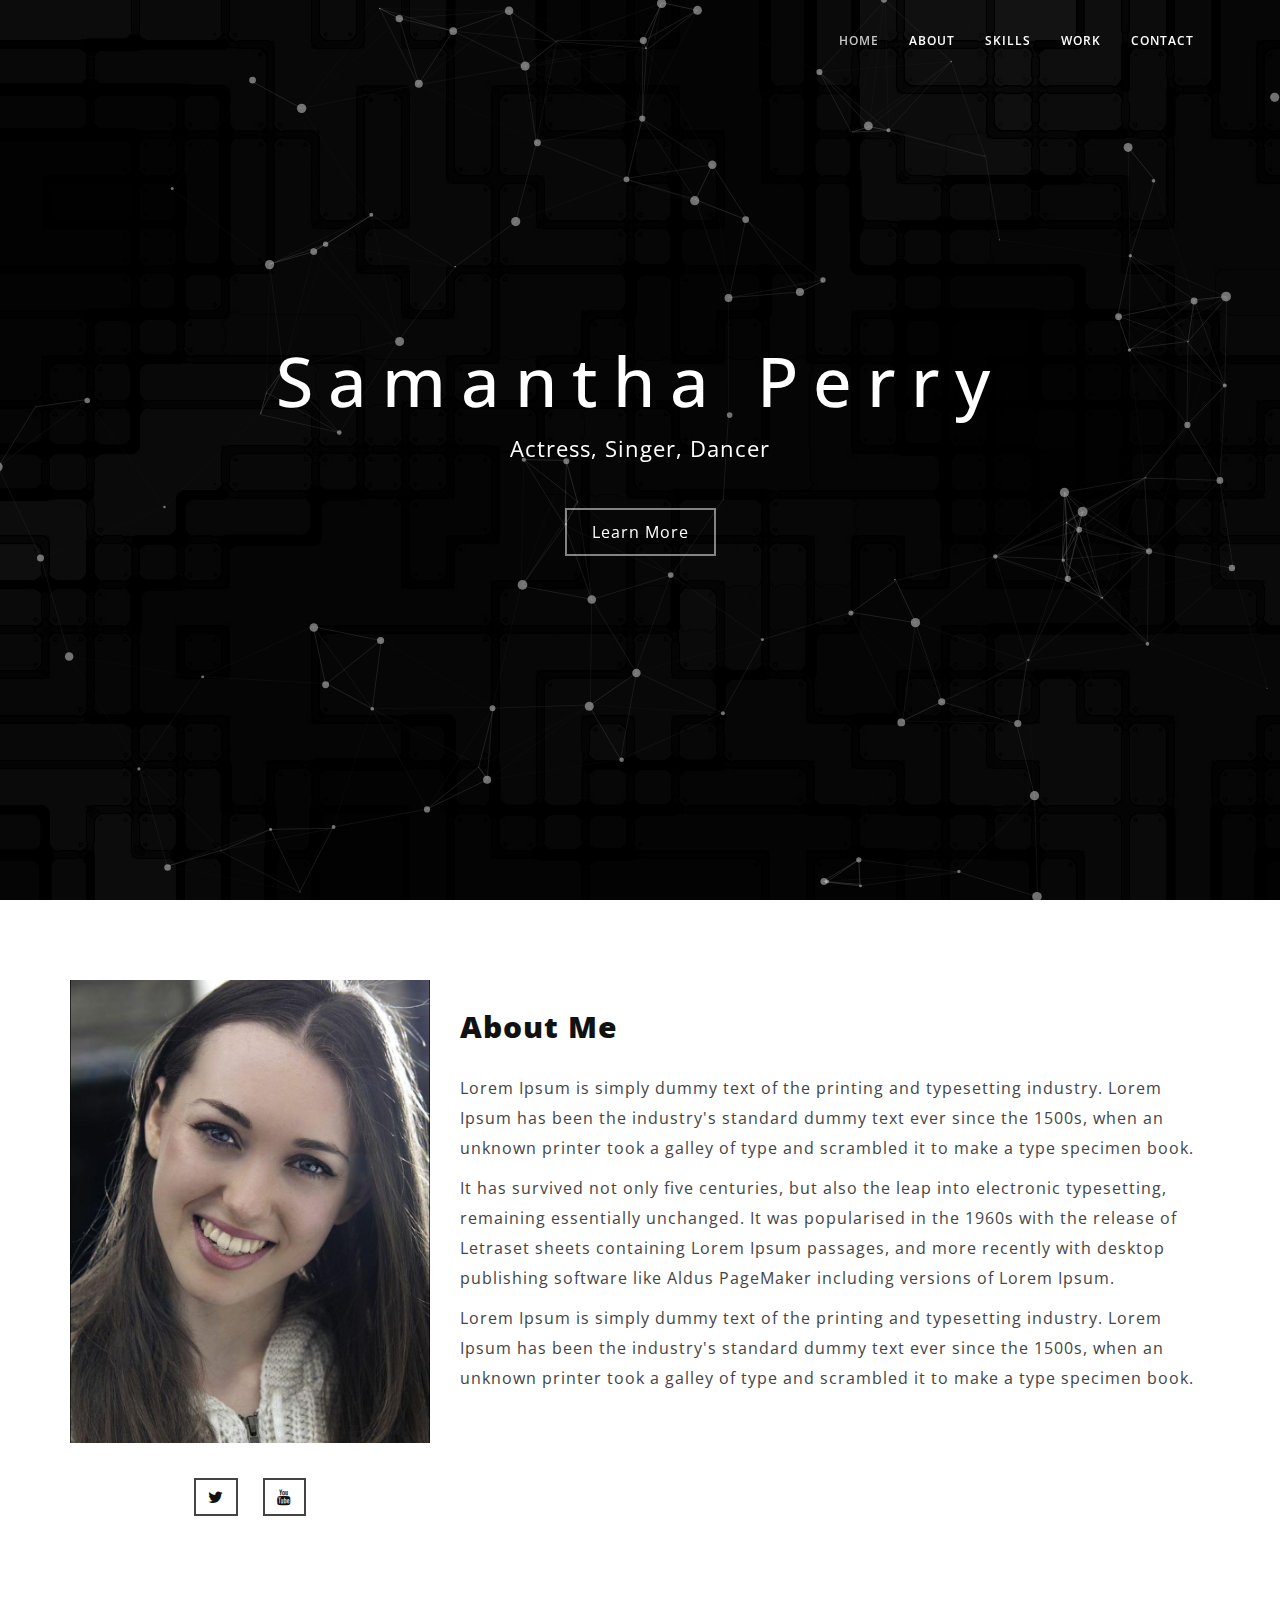
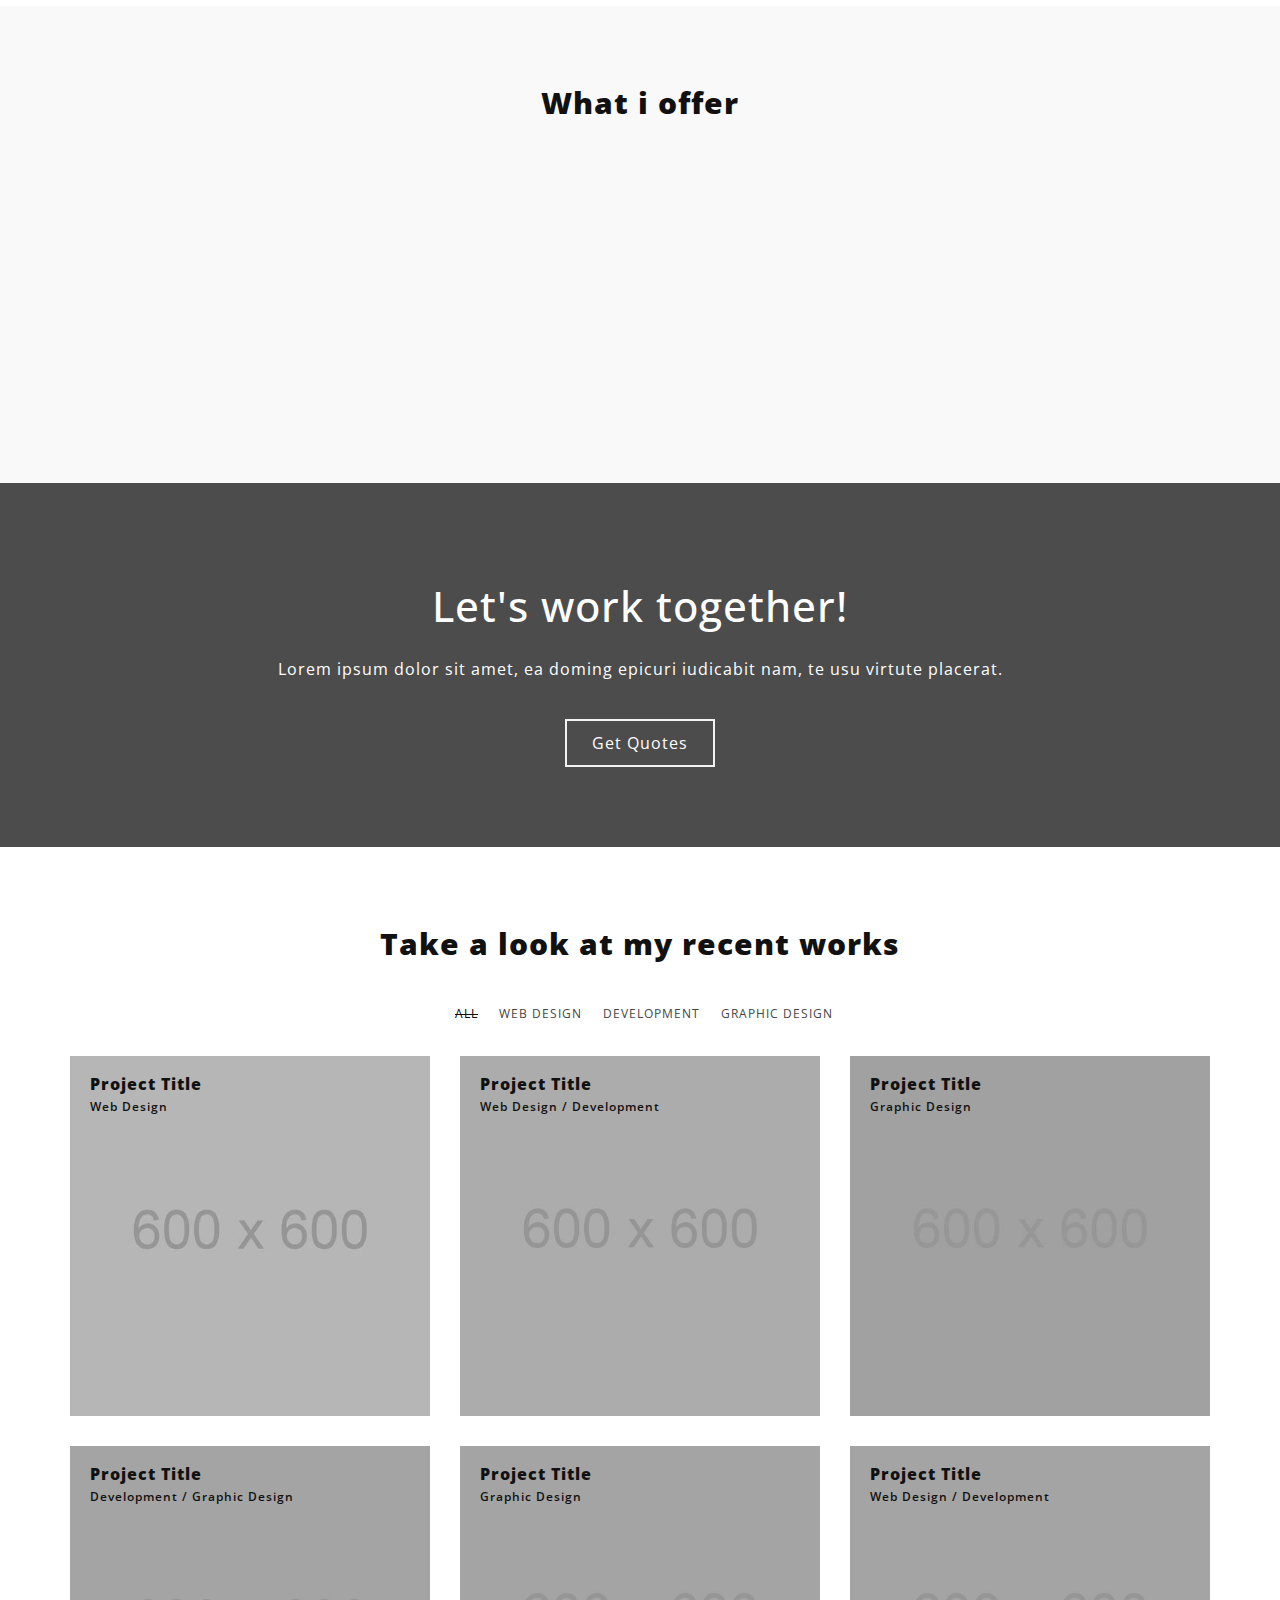
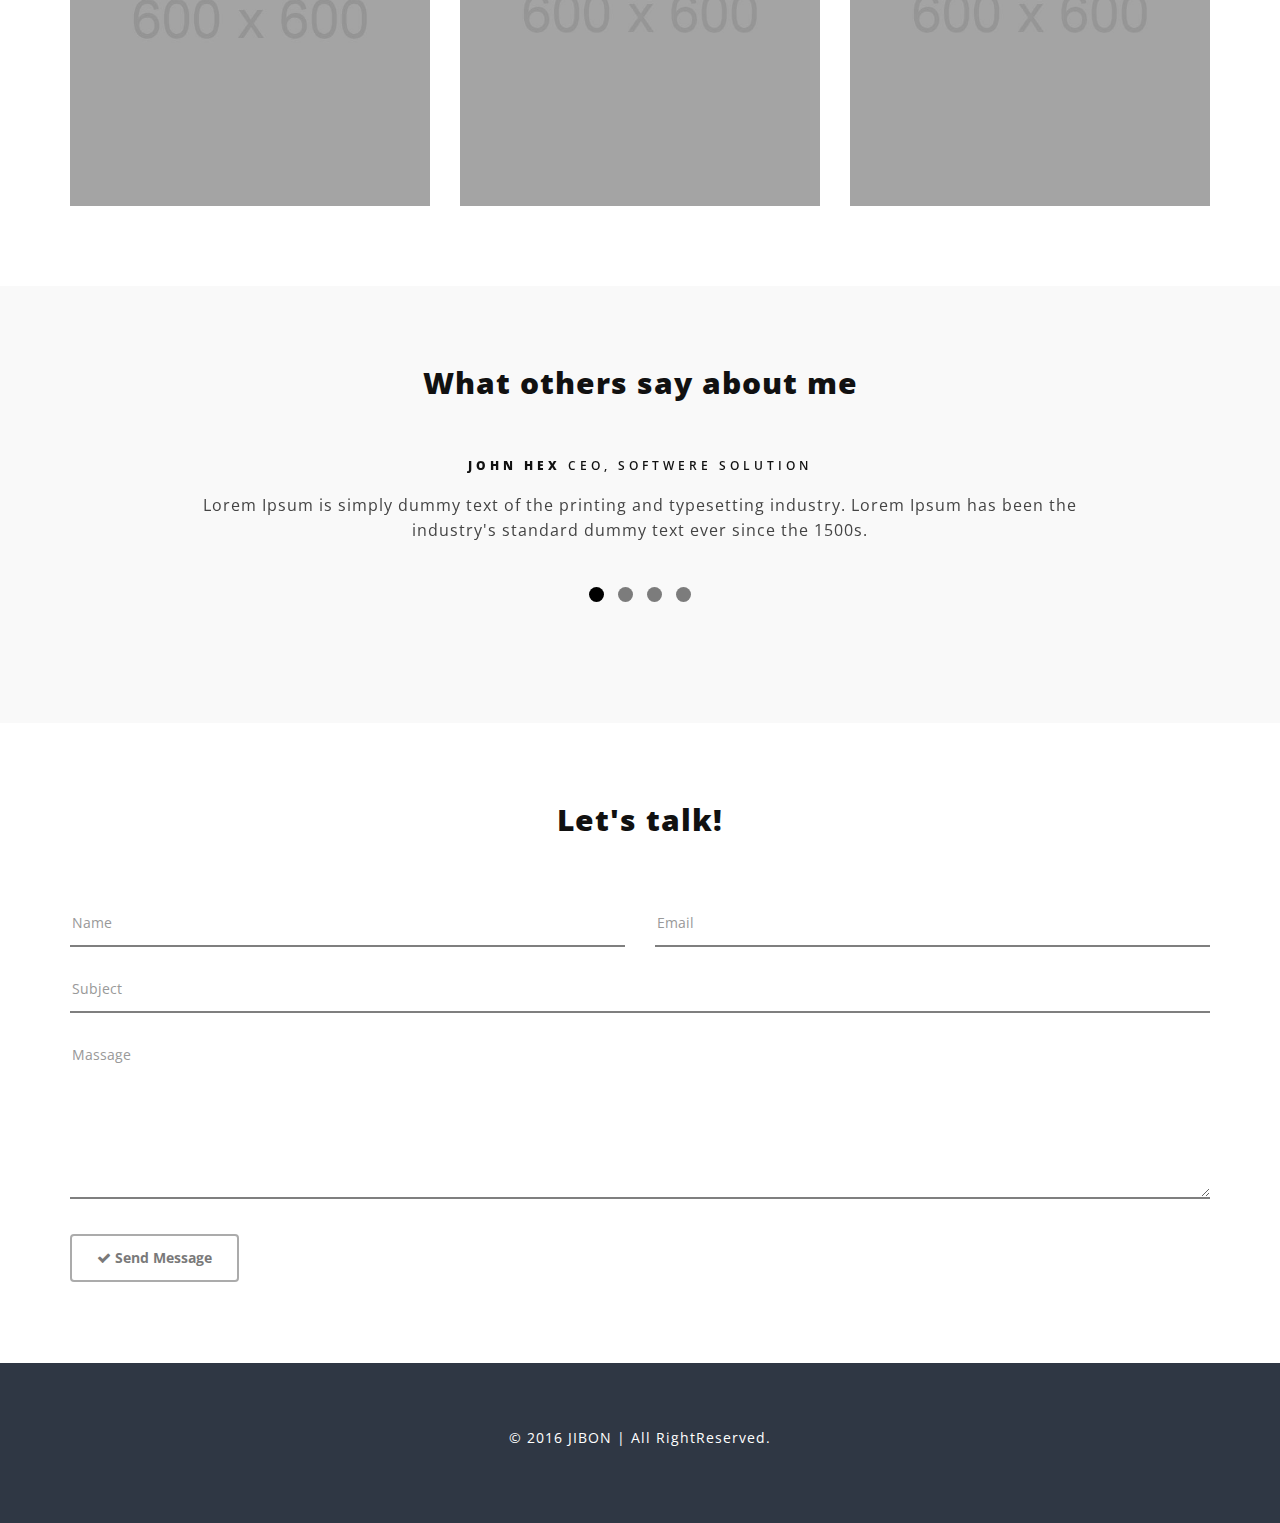
==== index.html @ 35b9ff1d "Merge pull request #1 from tim-thompson/master" ====
<!DOCTYPE html>
<html lang="en">

<head>
    <!-- META -->
    <meta charset="utf-8">
    <meta http-equiv="X-UA-Compatible" content="IE=edge">
    <meta name="viewport" content="width=device-width, initial-scale=1">
    <meta name="description" content="JIBON is a Personal Portfolio Template">
    <meta name="keywords" content="ThemeFusionBD, resume, cv, portfolio, personal, designer,personal resume, onepage, clean, modern">
    <meta name="author" content="Mahamudul Hasan">
    <!-- PAGE TITLE -->
    <title>Samantha Perry</title>
    <!-- BOOTSTRAP CSS -->
    <link rel="stylesheet" href="bootstrap/css/bootstrap.min.css">
    <!-- FONT AWESOME CSS -->
    <link rel="stylesheet" href="fonts/font-awesome.min.css">
    <!-- OWL CAROSEL CSS -->
    <link rel="stylesheet" href="owlcarousel/css/owl.carousel.css">
    <link rel="stylesheet" href="owlcarousel/css/owl.theme.css">
    <!-- MAGNIFIC CSS -->
    <link rel="stylesheet" href="css/magnific-popup.css">
    <link rel="stylesheet" href="css/base.css">
    <!-- ANIMATE CSS -->
    <link rel="stylesheet" href="css/animate.min.css">
    <!-- MAIN STYLE CSS -->
    <link rel="stylesheet" href="css/style.css">
    <!-- RESPONSIVE CSS -->
    <link rel="stylesheet" href="css/responsive.css">
    <!-- HTML5 shim and Respond.js IE8 support of HTML5 elements and media queries -->
    <!-- WARNING: Respond.js doesn't work if you view the page via file:// -->
    <!--[if lt IE 9]>
		  <script src="https://oss.maxcdn.com/html5shiv/3.7.2/html5shiv.min.js"></script>
		  <script src="https://oss.maxcdn.com/respond/1.4.2/respond.min.js"></script>
    <![endif]-->
</head>

<body>

            <!-- START PRELOADER -->
        <div class="preloader">
            <div class="status">
                <div class="status-mes"></div>
            </div>
        </div>
    <!-- / END PRELOADER -->

    <!-- START HOMEPAGE DESIGN AREA -->
    <header id="home" class="welcome-area">
       
        <div class="header-top-area">
            <div class="container">
                <div class="row">
                    <div class="col-sm-3">
                        <!-- START LOGO DESIGN AREA -->
                        <div class="logo">
                            <a class="smoth-scroll" href="#home"></a>
                        </div>
                        <!-- END LOGO DESIGN AREA -->
                    </div>
                    <div class="col-sm-9">
                        <!-- START MENU DESIGN AREA -->
                        <div class="mainmenu">
                            <div class="navbar navbar-nobg">
                                <div class="navbar-header">
                                    <button type="button" class="navbar-toggle" data-toggle="collapse" data-target=".navbar-collapse">
                                        <span class="sr-only">Toggle navigation</span>
                                        <span class="icon-bar"></span>
                                        <span class="icon-bar"></span>
                                        <span class="icon-bar"></span>
                                    </button>
                                </div>
                                <div class="navbar-collapse collapse">
                                    <ul class="nav navbar-nav navbar-right">
                                        <li class="active"><a class="smoth-scroll" href="#home">Home <div class="ripple-wrapper"></div></a>
                                        </li>
                                        
                                        <li><a class="smoth-scroll" href="#about">About</a>
                                        </li>
                                        <li><a class="smoth-scroll" href="#service">Skills</a>
                                        </li>
                                        <li><a class="smoth-scroll" href="#work">Work</a>
                                        </li>
                                        <li><a class="smoth-scroll" href="#contact">Contact</a>
                                        </li>
                                    </ul>
                                </div>
                            </div>
                        </div>
                        <!-- END MENU DESIGN AREA -->
                    </div>
                </div>
            </div>
        </div>
        <div class="welcome-image-area" data-stellar-background-ratio="0.6">
           <div id="particles-js"></div>
            <div class="display-table">
                <div class="display-table-cell">
                    <div class="container">
                        <div class="row">
                            <div class="col-md-12 text-center">
                                <div class="header-text">
                                    <h2 class="wow fadeInUp" data-wow-delay="0.4s">Samantha Perry</h2>
                                    <p class="wow fadeInUp" data-wow-delay="0.8s">Actress, Singer, Dancer</p>
                                    <a class="home-btn smoth-scroll wow fadeInUp" data-wow-delay="1.2s" href="#about">Learn More</a>
                                </div>
                            </div>
                        </div>
                    </div>
                </div>
            </div>
        </div>
    </header>
    <!-- / END HOMEPAGE DESIGN AREA -->

    <!-- START ABOUT DESIGN AREA -->
    <section id="about" class="about-area section-padding">
      
                  <div class="container">
            <div class="row">
                <div class="col-md-4">
                    <!-- START ABOUT IMAGE AREA -->
                    <div class="about-image">
                        <img src="images/headshot.jpg" alt="" class="img-responsive">
                    </div>
                    <div class="social-links text-center">
                            <ul>
                                <li><a href="https://twitter.com/SammieLouPerry"><i class="fa fa-twitter"></i></a>
                                </li>
                                <li><a href="https://www.youtube.com/watch?v=JIJiomQRp60"><i class="fa fa-youtube"></i></a>
                                </li>
                            </ul>
                    </div>
                    <!-- / END ABOUT IMAGE AREA -->
                </div>
                <div class="col-md-8">
                    <!-- START ABOUT TEXT AREA -->
                    <div class="about-text">
                        <h2>About Me</h2>
                        <p>Lorem Ipsum is simply dummy text of the printing and typesetting industry. Lorem Ipsum has been the industry's standard dummy text ever since the 1500s, when an unknown printer took a galley of type and scrambled it to make a type specimen book.</p>
                        <p>It has survived not only five centuries, but also the leap into electronic typesetting, remaining essentially unchanged. It was popularised in the 1960s with the release of Letraset sheets containing Lorem Ipsum passages, and more recently with desktop publishing software like Aldus PageMaker including versions of Lorem Ipsum.</p>
                        <p>Lorem Ipsum is simply dummy text of the printing and typesetting industry. Lorem Ipsum has been the industry's standard dummy text ever since the 1500s, when an unknown printer took a galley of type and scrambled it to make a type specimen book.</p>
                    </div>
                    <!-- / END ABOUT TEXT AREA -->
                    
                </div>
            </div>
        </div>
       

    </section>
    <!-- / END ABOUT DESIGN AREA -->

    <!-- START SERVICES DESIGN AREA -->
    <section id="service" class="services-area section-padding">
        <div class="container">
            <div class="row">
                <div class="col-md-12">
                    <div class="section-title">
                        <h2>What i offer</h2>
                    </div>
                </div>
            </div>
            <div class="row">
                <!-- START SINGLE SERVICE DESIGN AREA -->
                <div class="col-md-4">
                    <div class="single-service text-center wow fadeInUp" data-wow-delay="0.4s">
                        <i class="fa fa-codepen"></i>
                        <h2>Idea</h2>
                        <p>Lorem Ipsum is simply dummy text of the printing and typesetting industry.</p>
                    </div>
                </div>
                <!-- / END SINGLE SERVICE DESIGN AREA -->
                <!-- START SINGLE SERVICE DESIGN AREA -->
                <div class="col-md-4">
                    <div class="single-service text-center wow fadeInUp" data-wow-delay="0.6s">
                        <i class="fa fa-pencil-square"></i>
                        <h2>Design</h2>
                        <p>Lorem Ipsum is simply dummy text of the printing and typesetting industry.</p>
                    </div>
                </div>
                <!-- / END SINGLE SERVICE DESIGN AREA -->
                <!-- START SINGLE SERVICE DESIGN AREA -->
                <div class="col-md-4">
                    <div class="single-service text-center wow fadeInUp" data-wow-delay="0.8s">
                        <i class="fa fa-laptop"></i>
                        <h2>programming</h2>
                        <p>Lorem Ipsum is simply dummy text of the printing and typesetting industry.</p>
                    </div>
                </div>
                
                <!-- / END SINGLE SERVICE DESIGN AREA -->
            </div>
        </div>
    </section>
    <!-- / END SERVICES DESIGN AREA -->
    
    <!--QUOTES AREA-->
    <div class="quotes-area section-padding">
        <div class="container">
            <div class="row">
                <div class="col-md-12">
                    <div class="quotes-content text-center">
                       <h3>Let's work together!</h3>
                        <p>Lorem ipsum dolor sit amet, ea doming epicuri iudicabit nam, te usu virtute placerat. </p>
                        <a class="smoth-scroll" href="#contact">Get Quotes</a>
                    </div>
                </div>
            </div>
        </div>
    </div>
    <!--END QUOTES AREA-->

    <!-- START WORK DESIGN AREA -->
    <section id="work" class="work section-padding">
        <div class="container">
            <div class="row">
                <div class="col-sm-12">
                    <div class="section-title">
                        <h2>Take a look at my recent works</h2>
                    </div>
                </div>
            </div>
            <div class="row">
                <ul class="work">
                    <li class="filter active" data-filter="all">all</li>
                    <li class="filter" data-filter=".webdesign">web design</li>
                    <li class="filter" data-filter=".development">development</li>
                    <li class="filter" data-filter=".graphic">graphic design</li>
                </ul>
            </div>
            <div class="work-inner">
                <div class="row work-posts">
                    <!-- START SINGLE WORK DESIGN AREA -->
                    <div class="col-md-4 col-sm-6 mix webdesign works">
                       <div class="work-title">
                               <h4>Project Title <span>Web Design</span></h4>
                           </div>
                        <div class="item">
                            <a href="images/portfolio/work-1.jpg" class="image-popup">
                                <img src="images/portfolio/work-1.jpg" alt="">
                            </a>
                        </div>
                    </div>
                    <!-- END SINGLE WORK DESIGN AREA -->
                    <!-- START SINGLE WORK DESIGN AREA -->
                    <div class="col-md-4 col-sm-6 mix webdesign development works">
                       <div class="work-title">
                               <h4>Project Title <span>Web Design / Development</span></h4>
                           </div>
                        <div class="item">
                            <a href="images/portfolio/work-2.jpg" class="image-popup">
                                <img src="images/portfolio/work-2.jpg" alt="">
                            </a>
                        </div>
                    </div>
                    <!-- END SINGLE WORK DESIGN AREA -->
                    <!-- START SINGLE WORK DESIGN AREA -->
                    <div class="col-md-4 col-sm-6 mix graphic works">
                       <div class="work-title">
                               <h4>Project Title <span>Graphic Design</span></h4>
                           </div>
                        <div class="item">
                            <a href="images/portfolio/work-3.jpg" class="image-popup">
                                <img src="images/portfolio/work-3.jpg" alt="">
                            </a>
                        </div>
                    </div>
                    <!-- END SINGLE WORK DESIGN AREA -->
                    <!-- START SINGLE WORK DESIGN AREA -->
                    <div class="col-md-4 col-sm-6 mix development graphic works">
                       <div class="work-title">
                               <h4>Project Title <span>Development / Graphic Design</span></h4>
                           </div>
                        <div class="item">
                            <a href="images/portfolio/work-4.jpg" class="image-popup">
                                <img src="images/portfolio/work-4.jpg" alt="">
                            </a>
                        </div>
                    </div>
                    <!-- END SINGLE WORK DESIGN AREA -->
                    <!-- START SINGLE WORK DESIGN AREA -->
                    <div class="col-md-4 col-sm-6 mix graphic works">
                       <div class="work-title">
                               <h4>Project Title <span>Graphic Design</span></h4>
                           </div>
                        <div class="item">
                            <a href="images/portfolio/work-5.jpg" class="image-popup">
                                <img src="images/portfolio/work-5.jpg" alt="">
                            </a>
                        </div>
                    </div>
                    <!-- END SINGLE WORK DESIGN AREA -->
                    <!-- START SINGLE WORK DESIGN AREA -->
                    <div class="col-md-4 col-sm-6 mix webdesign development works">
                       <div class="work-title">
                               <h4>Project Title <span>Web Design / Development</span></h4>
                           </div>
                        <div class="item">
                            <a href="images/portfolio/work-6.jpg" class="image-popup">
                                <img src="images/portfolio/work-6.jpg" alt="">
                            </a>
                        </div>
                    </div>
                    <!-- END SINGLE WORK DESIGN AREA -->
                </div>
            </div>
        </div>
    </section>
    <!-- / END START WORK DESIGN AREA -->

    <!-- START TESTIMONIAL DESIGN AREA -->
    <section class="testimonial-area section-padding">
        <div class="container">
            <div class="row">
                <div class="col-sm-12">
                    <div class="section-title">
                        <h2>What others say about me</h2>
                    </div>
                </div>
            </div>
            <div class="row">
                <div class="testimonial-list">
                    <!-- START SINGLE TESTIMONIAL DESIGN AREA -->
                    <div class="single-testimonial text-center">
                       <h2>John Hex <span>CEO, softwere Solution</span></h2>
                        <p>Lorem Ipsum is simply dummy text of the printing and typesetting industry. Lorem Ipsum has been the industry's standard dummy text ever since the 1500s.</p>
                        
                    </div>
                    <!-- / END SINGLE TESTIMONIAL DESIGN AREA -->
                    <!-- START SINGLE TESTIMONIAL DESIGN AREA -->
                    <div class="single-testimonial text-center">
                       <h2>John Doe <span>CEO, Devsoft Inc</span></h2>
                        <p>Lorem Ipsum is simply dummy text of the printing and typesetting industry. Lorem Ipsum has been the industry's standard dummy text ever since the 1500s.</p>
                        
                    </div>
                    <!-- / END SINGLE TESTIMONIAL DESIGN AREA -->
                    <!-- START SINGLE TESTIMONIAL DESIGN AREA -->
                    <div class="single-testimonial text-center">
                       <h2>John Hex <span>CEO, softwere Solution</span></h2>
                        <p>Lorem Ipsum is simply dummy text of the printing and typesetting industry. Lorem Ipsum has been the industry's standard dummy text ever since the 1500s.</p>
                        
                    </div>
                    <!-- / END SINGLE TESTIMONIAL DESIGN AREA -->
                     <!-- START SINGLE TESTIMONIAL DESIGN AREA -->
                    <div class="single-testimonial text-center">
                       <h2>John Doe <span>CEO, Devsoft Inc</span></h2>
                        <p>Lorem Ipsum is simply dummy text of the printing and typesetting industry. Lorem Ipsum has been the industry's standard dummy text ever since the 1500s.</p>
                        
                    </div>
                    <!-- / END SINGLE TESTIMONIAL DESIGN AREA -->
                </div>
            </div>
        </div>
    </section>
    <!-- / END TESTIMONIAL DESIGN AREA -->

    <!-- START CONTACT DESIGN AREA -->
    <section id="contact" class="contact-me-area section-padding">
        <div class="container">
            <div class="row">
                <div class="col-md-12">
                    <div class="section-title">
                        <h2>Let's talk!</h2>
                    </div>
                </div>
            </div>
            <div class="row">
                <div class="col-md-12">
                  <!-- Start Contact Form -->
                    <form id="contactForm" class="contact-form shake" data-toggle="validator">
                     <div class="row">
                         <div class="col-md-6">
                              <div class="form-group">
                        <div class="controls">
                          <input type="text" id="name" class="form-control" placeholder="Name" required data-error="Please enter your name">
                          <div class="help-block with-errors"></div>
                        </div>
                      </div>
                         </div>
                         <div class="col-md-6">
                             <div class="form-group">
                        <div class="controls">
                          <input type="email" class="email form-control" id="email" placeholder="Email" required data-error="Please enter your email">
                          <div class="help-block with-errors"></div>
                        </div>
                      </div>
                         </div>
                     </div>
                     
                     <div class="row">
                         <div class="col-md-12">
                             <div class="form-group">
                        <div class="controls">
                          <input type="text" id="msg_subject" class="form-control" placeholder="Subject" required data-error="Please enter your message subject">
                          <div class="help-block with-errors"></div>
                        </div>
                      </div>
                         </div>
                     </div>
                     
                     <div class="row">
                         <div class="col-md-12">
                             <div class="form-group">
                        <div class="controls">
                          <textarea id="message" rows="7" placeholder="Massage" class="form-control" required data-error="Write your message"></textarea>
                          <div class="help-block with-errors"></div>
                        </div>  
                      </div>
                         </div>
                     </div>
                     <div class="row">
                         <div class="col-md-12">
                             <button type="submit" id="submit" class="btn btn-effect"><i class="fa fa-check"></i> Send Message</button>
                         </div>
                     </div>
                     
                    <div class="row">
                        <div class="col-md-12">
                            <div id="msgSubmit" class="h3 text-center hidden"></div> 
                      <div class="clearfix"></div>   
                        </div>
                    </div>
                      

                    </form>     
                    <!-- End Contact Form -->
                </div>
            </div>
        </div>
    </section>
    <!-- / END CONTACT DESIGN AREA -->

    <!-- START FOOTER DESIGN AREA -->
    <footer class="footer-area">
        <div class="container">
            <div class="row">
                <div class="col-md-12">
                    <p>&copy; 2016 JIBON | All RightReserved.</p>
                </div>
            </div>
        </div>
    </footer>
    <!-- / END FOOTER DESIGN AREA -->

    <!-- LATEST JQUERY -->
    <script src="js/jquery.min.js"></script>
    <!-- BOOTSTRAP JS -->
    <script src="bootstrap/js/bootstrap.min.js"></script>
    <!-- Particle JS -->
    <script src="js/particles.min.js"></script>
    <script src="js/app.js"></script>
    
    <!-- OWL CAROUSEL JS  -->
    <script src="owlcarousel/js/owl.carousel.min.js"></script>
    <!-- MIXITUP JS -->
    <script src="js/jquery.mixitup.js"></script>
    <!-- PARALLAX JS -->
    <script src="js/jquery.stellar.min.js"></script>
    <!-- MAGNIFICANT JS -->
    <script src="js/jquery.magnific-popup.min.js"></script>
    <script src="js/magnific-popup-options.js"></script>
    <!-- WOW JS -->
    <script src="js/wow.min.js"></script>
    <!-- CONTACT FORM JS -->
    <script src="js/validator.min.js"></script>
    
   
    <script src="js/main.js"></script>
</body>

</html>
---- css/style.css ----
/*
* ----------------------------------------------------------------------------------------
Author       : ThemeFusionBD
Template Name: JIBON Personal Portfolio Template
Version      : 1.0
* ----------------------------------------------------------------------------------------
*/


/*
* ----------------------------------------------------------------------------------------
01.GLOBAL CSS STYLE
02.PRELOADER & BOUNCE CCS STYLE
03.HOMEPAGE CSS STYLE
04.ABOUT CSS STYLE
05.SERVICE CSS STYLE
06.QUOTES AREA
07.WORK CSS STYLE
08.TESTIMONIAL CSS STYLE
09.CONTACT CSS STYLE
10.FOOTER CSS STYLE
* ----------------------------------------------------------------------------------------
*/


/*
* ----------------------------------------------------------------------------------------
* 01.GLOBAL STYLE
* ----------------------------------------------------------------------------------------
*/

@import url('https://fonts.googleapis.com/css?family=Open+Sans:300,400,600,700,800');

body {
    font-size: 16px;
    font-weight: 400;
    line-height: 24px;
    letter-spacing: 1px;
    height: 100%;
    font-family: 'Open Sans', sans-serif;
}

html,
body {
    height: 100%
}

h1,
h2,
h3,
h4,
h5,
h6 {
    color: #111;
    
}

a {
    text-decoration: none;
    -webkit-transition: all 0.4s;
    -webkit-transition: all 0.2s;
    transition: all 0.2s;
}

img {
    width: 100%;
}

a:hover {
    color: #fff;
    text-decoration: none;
}

a:focus {
    outline: none;
    text-decoration: none;
}

p {
    line-height: 30px;
    color: #444;
}

ul,
li {
    margin: 0;
    padding: 0;
}

fieldset {
    border: 0 none;
    margin: 0 auto;
    padding: 0;
}

.no-padding {
    padding: 0
}

.section-padding {
    padding: 80px 0px;
}

.section-title {
    text-align: center;
}

.section-title h2 {
    margin-top: 0;
    font-weight: 800;
}

.section-title p {
    font-weight: 300;
}

a.read-more {
    display: inline-block;
    background: #0B858D;
    color: #fff;
    padding: 12px 16px;
    text-transform: uppercase;
    font-size: 12px;
    margin-top: 10px;
    border-radius: 5px;
    box-shadow: 1px 1px 3px rgba(0, 0, 0, 0.1);
}

a.read-more:hover {
    -webkit-transition: .3s;
    transition: .3s;
    box-shadow: 0 3px 11px 0 rgba(0, 0, 0, 0.18), 0 4px 15px 0 rgba(0, 0, 0, 0.15);
}


/*
* ----------------------------------------------------------------------------------------
* 02.PRELOADER & BOUNCE CCS STYLE
* ----------------------------------------------------------------------------------------
*/

.preloader {
    background: #fff;
    bottom: 0;
    left: 0;
    position: fixed;
    right: 0;
    top: 0;
    z-index: 99999;
}

.status-mes {
    width: 55px;
    height: 55px;
    position: absolute;
    top: 50%;
    left: 50%;
    margin: -26px 0 0 -26px;
    font-size: 10px;
    text-indent: -12345px;
    border-top: 2px solid #2f3744;
    border-right: 2px solid #2f3744;
    border-bottom: 2px solid #2f3744;
    border-left: 3px solid #000;
    border-radius: 50%;
    -webkit-animation: spinner 700ms infinite linear;
    animation: spinner 700ms infinite linear;
    z-index: 10000;
}

@-webkit-keyframes spinner {
    0% {
        -webkit-transform: rotate(0deg);
        transform: rotate(0deg);
    }
    100% {
        -webkit-transform: rotate(360deg);
        transform: rotate(360deg);
    }
}

@keyframes spinner {
    0% {
        -webkit-transform: rotate(0deg);
        transform: rotate(0deg);
    }
    100% {
        -webkit-transform: rotate(360deg);
        transform: rotate(360deg);
    }
}






/*
* ----------------------------------------------------------------------------------------
* 03.HOMEPAGE CSS STYLE
* ----------------------------------------------------------------------------------------
*/

.welcome-area {
    height: 100%;
}
#particles-js {
  position: absolute;
  width: 100%;
  height: 100%;
  top: 0;
  left: 0;
}

.welcome-image-area {
    position: relative;
    height: 100%;
    z-index: 1;
    background: url(../images/bg/intro-bg.jpg);
    background-size: cover;
}

.welcome-image-area:after {
    position: absolute;
    background: rgba(0, 0, 0, .7);
    left: 0;
    top: 0;
    width: 100%;
    height: 100%;
    content: "";
    z-index: -1;
}

.display-table {
    display: table;
    width: 100%;
    height: 100%;
}

.display-table-cell {
    display: table-cell;
    vertical-align: middle;
}

.header-text {}

.welcome-image-area h2 {
    color: #fff;
    font-size: 68px;
    letter-spacing: 5px;
    margin: 0;
    text-transform: capitalize;
    letter-spacing: 15px;
    margin-bottom: 15px;
}
.welcome-image-area p{
    font-size: 22px;
    color: #fff;
    margin-bottom: 45px;
}
a.home-btn {
    display: inline-block;
    color: #fff;
    background: transparent;
    padding: 10px 25px;
    border: 2px solid rgba(255, 255, 255, .5);
}
.header-top-area {
    position: fixed;
    left: 0;
    top: 0;
    width: 100%;
    z-index: 999;
    -webkit-transition: all 0.4s ease-out;
    transition: all 0.4s ease-out;
}

.logo {
    padding-top: 28px;
    -webkit-transition: all 0.3s ease-out;
    transition: all 0.3s ease-out;
}

.logo a {
    display: block;
    color: #fff;
    text-transform: uppercase;
    letter-spacing: 6px;
    font-weight: 900;
    font-size: 18px;
}

.mainmenu .navbar-nav li a {
    color: #fff;
    text-transform: uppercase;
    font-size: 12px;
    letter-spacing: 1px;
    padding: 30px 15px;
    -webkit-transition: .3s;
    transition: .3s;
    font-weight: 600;
}
.mainmenu .navbar-nav li.active a{
    color: #c6c6c6;
}

.mainmenu .navbar-nav li a:hover {
    background: none;
    color: #c6c6c6;
    -webkit-transition: all 0.3s ease-out;
    transition: all 0.3s ease-out;
}

.nav li a:focus,
.nav li a:hover {
    background: none;
    color: #fff;
    -webkit-transition: all 0.3s ease-out;
    transition: all 0.3s ease-out;
}

.navbar {
    margin: 0;
}

.menu-bg {
    -webkit-transition: all 0.3s ease-out;
    transition: all 0.3s ease-out;
    background: #2f3744;
}

.menu-bg .logo {
    padding-top: 18px;
    -webkit-transition: all 0.3s ease-out;
    transition: all 0.3s ease-out;
}

.menu-bg .mainmenu .navbar-nav li a {
    color: #fff;
    padding: 20px 15px;
    -webkit-transition: .3s;
    transition: .3s;
}
.menu-bg .mainmenu .navbar-nav li.active a{
   color: #c6c6c6;
}

.menu-bg .mainmenu .navbar-nav li a:hover {
    color: #c6c6c6;
}



/*
* ----------------------------------------------------------------------------------------
* 04.ABOUT CSS STYLE
* ----------------------------------------------------------------------------------------
*/

.about-area{}
.about-up-text{
    margin-bottom: 65px;
}
.about-up-text h3{
    font-size: 30px;
    font-weight: 600;
    text-transform: uppercase;
    margin-bottom: 20px;
}
.about-up-text p{
    font-size: 16px;
}
.about-details{
    background: #f2f2f1;
}
.no-gutter{
    padding-left: 0px;
}

.about-text {
    margin-top: 30px;
}

.about-text h2 {
    margin-top: 0;
    margin-bottom: 30px;
    font-weight: 800;
}

.social-links {
    margin-top: 35px;
}

.social-links ul {
    padding: 0;
    margin: 0;
    list-style: none;
}

.social-links ul li {
    display: inline-block;
    margin: 0px 10px;
}

.social-links ul li a {
    display: block;
    color: #111;
    font-size: 16px;
    padding: 5px 12px;
    border: 2px solid #444;
    margin-bottom: 10px;
}

.social-links ul li a:hover {
    color: #333;
}


/*-----------------------------------
*        QUOTES AREA
*-------------------------------------*/
.quotes-area{
    background: url(../images/bg/quotes-bg.jpg) no-repeat;
    background-size: cover;
    background-attachment: fixed;
    position: relative;
}
.quotes-area:before{
    position: absolute;
    content: "";
    background: rgba(0, 0, 0, 0.7);
    left: 0;
    top: 0;
    width: 100%;
    height: 100%;
    
}


.quotes-content h3{
    font-size: 42px;
    color: #fff;
    margin-bottom: 25px;
    font-size: 800;
}
.quotes-content p{
    color: #fff;
}
.quotes-content a{
    background: transparent none repeat scroll 0 0;
  border: 2px solid #f2f2f2;
  color: #fff;
  display: inline-block;
  padding: 10px 25px;
    display: inline-block;
    margin-top: 25px;
}

/*
* ----------------------------------------------------------------------------------------
* 05.SERVICE CSS STYLE
* ----------------------------------------------------------------------------------------
*/

.services-area {
    background: #F9F9F9;
}

.single-service {
    margin-top: 80px;
}

.single-service i {
    font-size: 60px;
    margin-bottom: 10px;
}

.single-service h2 {
    font-size: 22px;
    text-transform: uppercase;
    font-weight: 800;
    letter-spacing: 4px;
    margin: 20px 0px;
}

.single-service p {
    line-height: 25px;
}






/*
* ----------------------------------------------------------------------------------------
* 06.WORK CSS STYLE
* ----------------------------------------------------------------------------------------
*/

.work {}

.work-inner .mix {
    display: none;
}

ul.work {
    padding: 0;
    list-style: none;
    margin-top: 30px;
    margin-left: 8px;
    text-align: center;
}

ul.work li {
    display: inline-block;
    margin: 0 8px;
    text-transform: uppercase;
    font-size: 14px;
    font-weight: 400;
    color: #444;
    border: none;
    cursor: pointer;
    font-size: 12px;
}
ul.work li.active{
    position: relative;
}
ul.work li.active:before{
    position: absolute;
    content: "";
    background: #111;
    left: 0;
    bottom: 11px;
    height: 1px;
    width: 100%;
}
ul.work li:hover {
    color: #000;
    border: none;
}

ul.work li.active {
    border: none;
    color: #000;
}

.work .item {
    margin-top: 30px;
    position: relative;
}

.work .item img {
    width: 100%;
}

.item {
    -webkit-transition: .3s;
    transition: .3s;
    position: relative;
}
.works{
    position: relative;
}
.work-title {
  left: 35px;
  position: absolute;
  top: 40px;
    z-index: 1;
}
.work-title h4{
    font-size: 16px;
    color: #111;
    font-weight: 800;
}
.work-title h4 span{
    font-size: 12px;
    display: block;
    margin-top: 6px;
    font-weight: 600;
}
.item:hover {
    opacity: .5;
    -ms-filter: "progid:DXImageTransform.Microsoft.Alpha(Opacity=50)";
    -webkit-transition: .3s;
    transition: .3s;
}


/*
* ----------------------------------------------------------------------------------------
* 07.TESTIMONIAL CSS STYLE
* ----------------------------------------------------------------------------------------
*/

.testimonial-area {
    background: #F9F9F9;
}

.testimonial-list {
    padding: 30px;
}

.single-testimonial {
    padding: 0px 100px;
}

.single-testimonial h2 {
    font-size: 12px;
    text-transform: uppercase;
    font-weight: 800;
    letter-spacing: 4px;
    margin: 20px 0px;
}
.single-testimonial h2 span{
    
    font-weight: 600;
}
.single-testimonial p {
    line-height: 25px;
}

.owl-theme .owl-controls {
    margin-top: 30px;
}

.owl-theme .owl-controls .owl-page span {
    display: block;
    width: 15px;
    height: 15px;
    margin: 5px 7px;
    filter: Alpha(Opacity=50);
    opacity: .5;
    -ms-filter: "progid:DXImageTransform.Microsoft.Alpha(Opacity=50)";
    background: #000;
}


/*===============================================
	Contact Form
===============================================*/


.contact-form{
	position:relative;
	margin-top:55px;
}
.contact-form .form-group{
	margin-bottom:20px;
}
.form-control{
	padding:12px 2px;
	height:auto;
	-webkit-box-shadow:none !important;
	-moz-box-shadow:none !important;
	box-shadow:none !important;
	border:none;
	border-bottom:solid 2px rgba(0, 0, 0, 0.5);
	border-radius:0;
	background:transparent;
}
textarea.form-control{
	resize:vertical;
}
.form-control:focus{
	border-color:#202020;
}

.btn{
    margin-top: 15px;
	line-height:1em;
	background:transparent;
	font-weight:700;
	outline:none !important;
    background: transparent none repeat scroll 0 0;
  border: 2px solid rgba(0, 0, 0, 0.5);
  color: #333;
  display: inline-block;
  padding: 15px 25px;
}





/*
* ----------------------------------------------------------------------------------------
* 09.FOOTER CSS STYLE
* ----------------------------------------------------------------------------------------
*/

.footer-area {
    background: #2f3744;
    padding: 60px 0px;
    
}

.footer-area p {
    font-size: 14px;
    color: #fff;
    text-align: center;
}
---- css/responsive.css ----
/*
* ----------------------------------------------------------------------------------------
Author       : ThemeFusionBD
Template Name: JIBON Personal Portfolio Template
Version      : 1.0
* ----------------------------------------------------------------------------------------
*/




/* Medium Layout: 1280px. */

@media only screen and (min-width: 992px) and (max-width: 1280px) {}


/* Tablet Layout: 768px. */

@media only screen and (min-width: 767px) and (max-width: 991px) {
    .mainmenu .navbar-nav li a {
        padding: 30px 11px;
        font-size: 12px;
    }
    .menu-bg .mainmenu .navbar-nav li a {
        padding: 30px 11px;
        font-size: 12px;
    }
    .single-service {
        padding: 0px 140px;
        text-align: center;
    }
}


/* Mobile Layout: 320px. */

@media only screen and (max-width: 767px) {
h1,
h2,
h3,
h4,
h5,
h6 {
    line-height: 32px;
}
    .navbar-toggle .icon-bar {
        background: #f8f8f8;
    }
    .menu-bg .navbar-toggle .icon-bar {
        background: #fff;
    }
    .navbar-toggle {
        margin-right: 0px;
        margin-top: -30px;
    }
    .navbar {
        min-height: 0px;
    }
    .mainmenu .navbar-nav li a {
        padding: 11px 15px;
    }
    .mainmenu .navbar-nav li a:hover {
        color: #0B858D;
    }
    .menu-bg .mainmenu .navbar-nav li a:hover {
        color: #0B858D;
    }
    .menu-bg .mainmenu .navbar-nav li a {
        padding: 11px 15px;
    }
    .navbar-fixed-bottom .navbar-collapse,
    .navbar-fixed-top .navbar-collapse {
        max-height: 420px;
    }
    .navbar-toggle {
        margin-top: -30px;
    }
    .navbar-collapse {
        background: #2f3744;
    }
    .menu-bg .navbar-collapse {
        background: #2f3744;
    }
    .welcome-image-area,
    .welcome-video-area {
        padding-top: 120px;
    }
    .welcome-image-area h2,
    .single-slide-item h2,
    .welcome-video-area h2 {
        font-size: 22px;
    }
    .section-title h2 {
        font-size: 22px;
    }
    .single-testimonial {
        padding: 0;
    }
    .about-text h2 {
        font-size: 22px;
    }
    .single-service {
        margin-top: 40px;
    }
    .quotes-content h3{
        font-size: 22px;
    }
    .quotes-content p{
        font-size: 14px;
    }
    .testimonial-list {
        margin-top: 0px;
    }
}


/* Wide Mobile Layout: 480px. */

@media only screen and (min-width: 480px) and (max-width: 767px) {
    .quotes-content h3{
        font-size: 26px;
    }
}
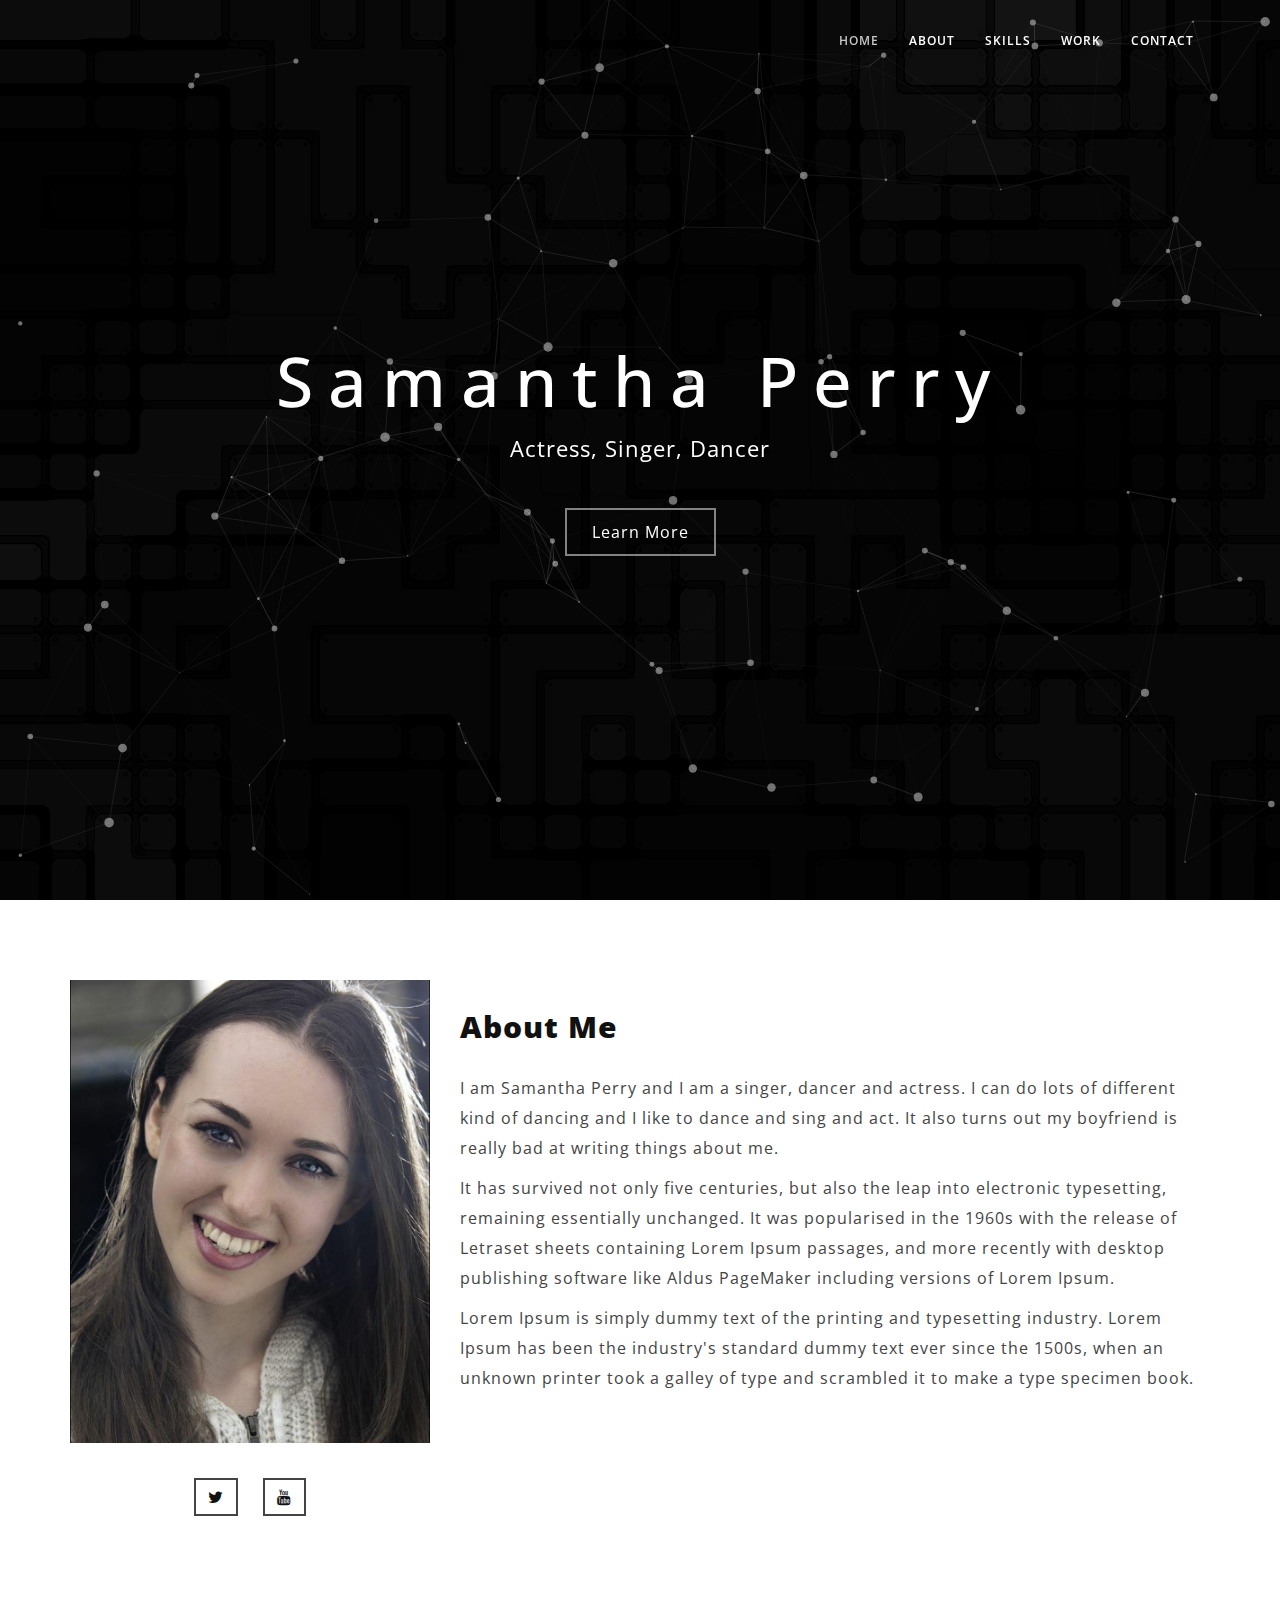
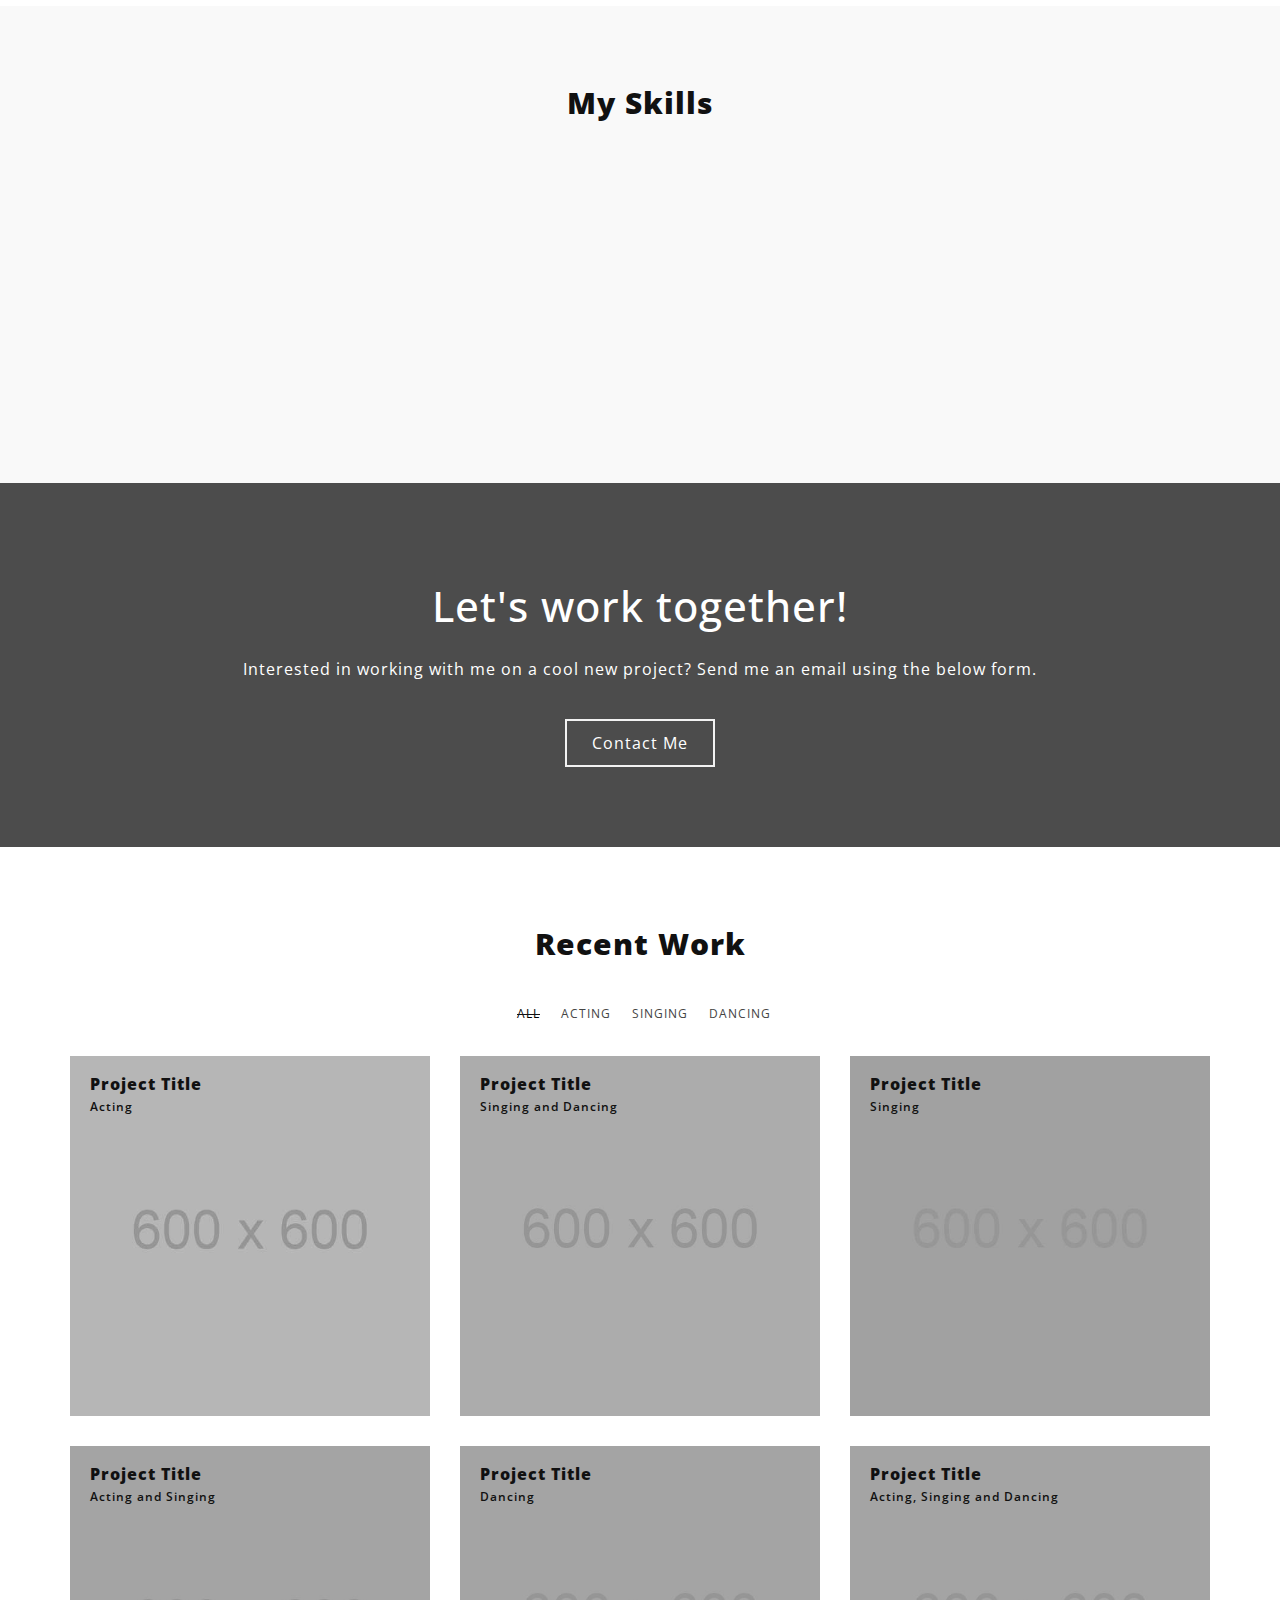
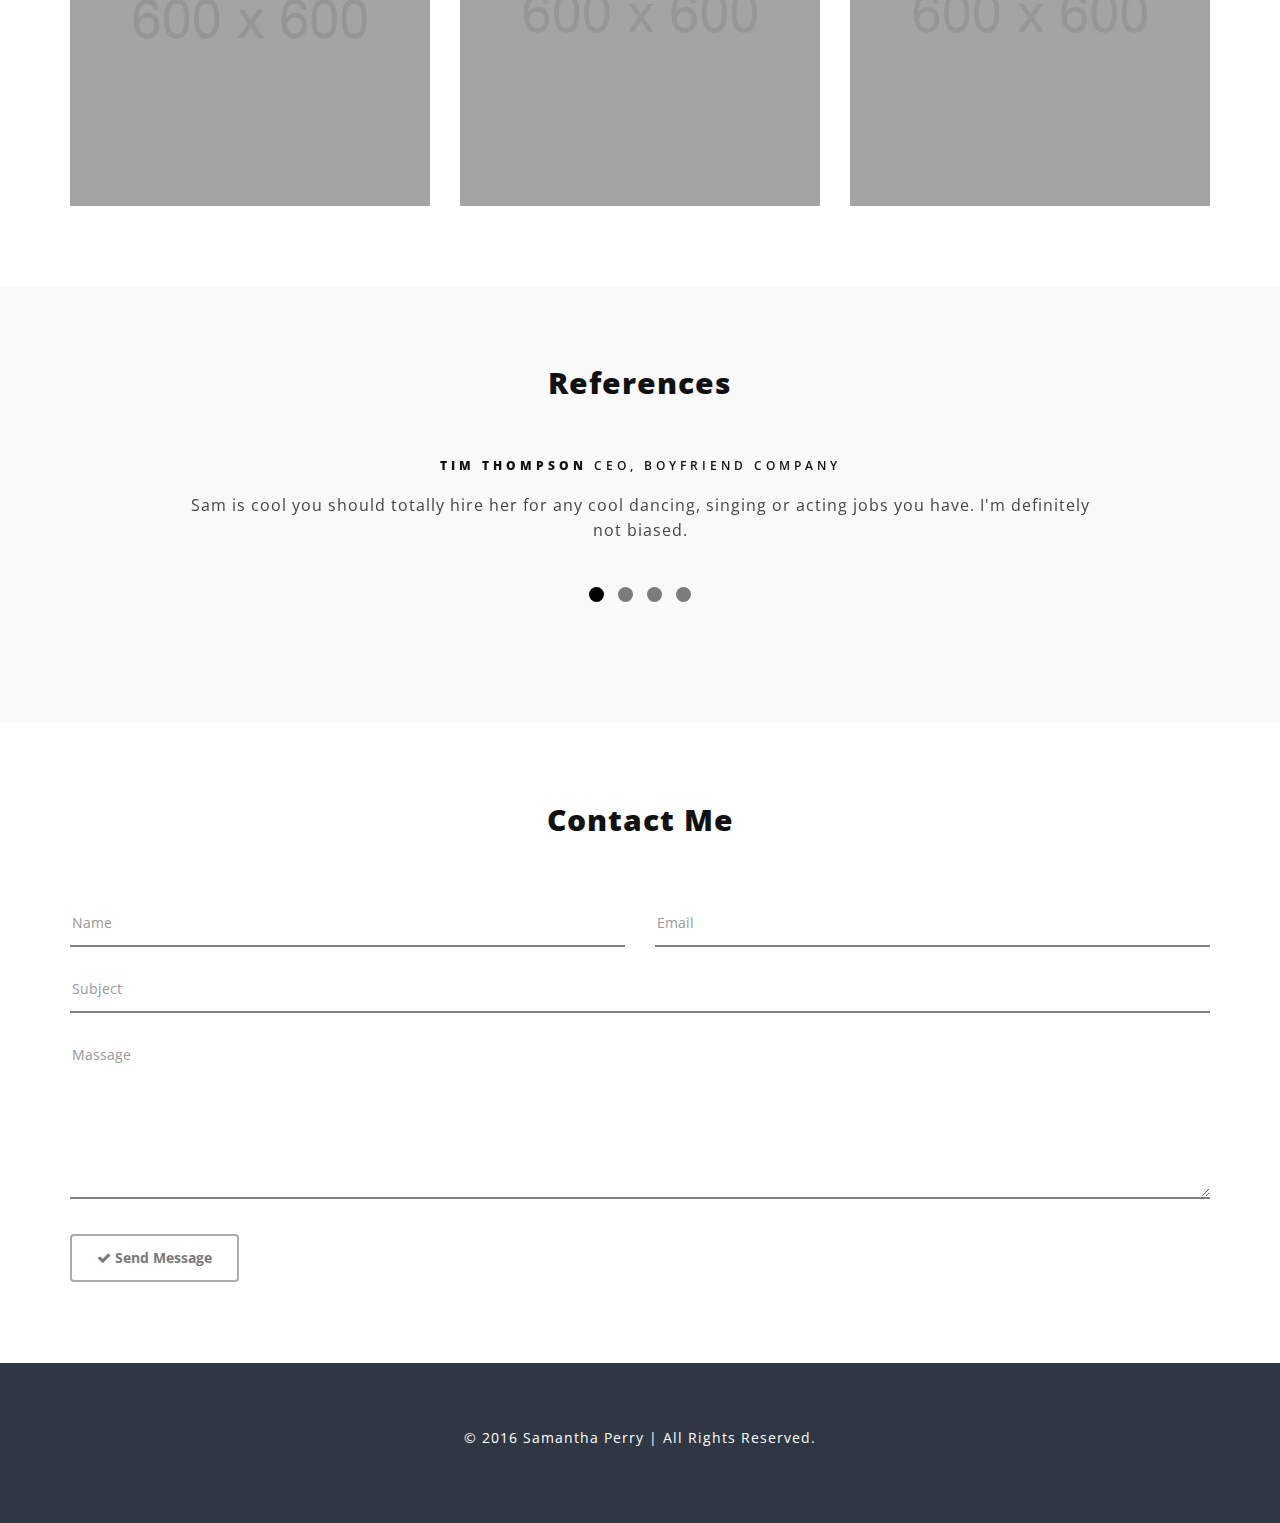
==== commit a9708eb4: "Added contact background and baselined page ready for input from client" ====
--- a/index.html
+++ b/index.html
@@ -30,8 +30,8 @@
     <!-- HTML5 shim and Respond.js IE8 support of HTML5 elements and media queries -->
     <!-- WARNING: Respond.js doesn't work if you view the page via file:// -->
     <!--[if lt IE 9]>
-		  <script src="https://oss.maxcdn.com/html5shiv/3.7.2/html5shiv.min.js"></script>
-		  <script src="https://oss.maxcdn.com/respond/1.4.2/respond.min.js"></script>
+          <script src="https://oss.maxcdn.com/html5shiv/3.7.2/html5shiv.min.js"></script>
+          <script src="https://oss.maxcdn.com/respond/1.4.2/respond.min.js"></script>
     <![endif]-->
 </head>
 
@@ -137,7 +137,8 @@
                     <!-- START ABOUT TEXT AREA -->
                     <div class="about-text">
                         <h2>About Me</h2>
-                        <p>Lorem Ipsum is simply dummy text of the printing and typesetting industry. Lorem Ipsum has been the industry's standard dummy text ever since the 1500s, when an unknown printer took a galley of type and scrambled it to make a type specimen book.</p>
+                        <p>I am Samantha Perry and I am a singer, dancer and actress.  I can do lots of different kind of dancing and I like to dance and sing and act.  It also turns out
+                        my boyfriend is really bad at writing things about me.</p>
                         <p>It has survived not only five centuries, but also the leap into electronic typesetting, remaining essentially unchanged. It was popularised in the 1960s with the release of Letraset sheets containing Lorem Ipsum passages, and more recently with desktop publishing software like Aldus PageMaker including versions of Lorem Ipsum.</p>
                         <p>Lorem Ipsum is simply dummy text of the printing and typesetting industry. Lorem Ipsum has been the industry's standard dummy text ever since the 1500s, when an unknown printer took a galley of type and scrambled it to make a type specimen book.</p>
                     </div>
@@ -157,35 +158,35 @@
             <div class="row">
                 <div class="col-md-12">
                     <div class="section-title">
-                        <h2>What i offer</h2>
-                    </div>
-                </div>
-            </div>
-            <div class="row">
+                        <h2>My Skills</h2>
+                    </div>
+                </div>
+            </div>
+            <div class="row">
+                <!-- START SINGLE SERVICE DESIGN AREA -->
+                <div class="col-md-4">
+                    <div class="single-service text-center wow fadeInUp" data-wow-delay="0.2s">
+                        <i class="fa fa-video-camera"></i>
+                        <h2>Acting</h2>
+                        <p>I can act.  I am good at acting and I am cool.</p>
+                    </div>
+                </div>
+                <!-- / END SINGLE SERVICE DESIGN AREA -->
                 <!-- START SINGLE SERVICE DESIGN AREA -->
                 <div class="col-md-4">
                     <div class="single-service text-center wow fadeInUp" data-wow-delay="0.4s">
-                        <i class="fa fa-codepen"></i>
-                        <h2>Idea</h2>
-                        <p>Lorem Ipsum is simply dummy text of the printing and typesetting industry.</p>
+                        <i class="fa fa-microphone"></i>
+                        <h2>Singing</h2>
+                        <p>I can sing and I sing Disney lots.  Disney, Disney, Disney and Disney.</p>
                     </div>
                 </div>
                 <!-- / END SINGLE SERVICE DESIGN AREA -->
                 <!-- START SINGLE SERVICE DESIGN AREA -->
                 <div class="col-md-4">
                     <div class="single-service text-center wow fadeInUp" data-wow-delay="0.6s">
-                        <i class="fa fa-pencil-square"></i>
-                        <h2>Design</h2>
-                        <p>Lorem Ipsum is simply dummy text of the printing and typesetting industry.</p>
-                    </div>
-                </div>
-                <!-- / END SINGLE SERVICE DESIGN AREA -->
-                <!-- START SINGLE SERVICE DESIGN AREA -->
-                <div class="col-md-4">
-                    <div class="single-service text-center wow fadeInUp" data-wow-delay="0.8s">
-                        <i class="fa fa-laptop"></i>
-                        <h2>programming</h2>
-                        <p>Lorem Ipsum is simply dummy text of the printing and typesetting industry.</p>
+                        <i class="fa fa-music"></i>
+                        <h2>Dancing</h2>
+                        <p>I is good dancer init.</p>
                     </div>
                 </div>
                 
@@ -202,8 +203,8 @@
                 <div class="col-md-12">
                     <div class="quotes-content text-center">
                        <h3>Let's work together!</h3>
-                        <p>Lorem ipsum dolor sit amet, ea doming epicuri iudicabit nam, te usu virtute placerat. </p>
-                        <a class="smoth-scroll" href="#contact">Get Quotes</a>
+                        <p>Interested in working with me on a cool new project?  Send me an email using the below form.</p>
+                        <a class="smoth-scroll" href="#contact">Contact Me</a>
                     </div>
                 </div>
             </div>
@@ -217,24 +218,24 @@
             <div class="row">
                 <div class="col-sm-12">
                     <div class="section-title">
-                        <h2>Take a look at my recent works</h2>
+                        <h2>Recent Work</h2>
                     </div>
                 </div>
             </div>
             <div class="row">
                 <ul class="work">
                     <li class="filter active" data-filter="all">all</li>
-                    <li class="filter" data-filter=".webdesign">web design</li>
-                    <li class="filter" data-filter=".development">development</li>
-                    <li class="filter" data-filter=".graphic">graphic design</li>
+                    <li class="filter" data-filter=".acting">acting</li>
+                    <li class="filter" data-filter=".singing">singing</li>
+                    <li class="filter" data-filter=".dancing">dancing</li>
                 </ul>
             </div>
             <div class="work-inner">
                 <div class="row work-posts">
                     <!-- START SINGLE WORK DESIGN AREA -->
-                    <div class="col-md-4 col-sm-6 mix webdesign works">
-                       <div class="work-title">
-                               <h4>Project Title <span>Web Design</span></h4>
+                    <div class="col-md-4 col-sm-6 mix acting works">
+                       <div class="work-title">
+                               <h4>Project Title <span>Acting</span></h4>
                            </div>
                         <div class="item">
                             <a href="images/portfolio/work-1.jpg" class="image-popup">
@@ -244,9 +245,9 @@
                     </div>
                     <!-- END SINGLE WORK DESIGN AREA -->
                     <!-- START SINGLE WORK DESIGN AREA -->
-                    <div class="col-md-4 col-sm-6 mix webdesign development works">
-                       <div class="work-title">
-                               <h4>Project Title <span>Web Design / Development</span></h4>
+                    <div class="col-md-4 col-sm-6 mix singing dancing works">
+                       <div class="work-title">
+                               <h4>Project Title <span>Singing and Dancing</span></h4>
                            </div>
                         <div class="item">
                             <a href="images/portfolio/work-2.jpg" class="image-popup">
@@ -256,9 +257,9 @@
                     </div>
                     <!-- END SINGLE WORK DESIGN AREA -->
                     <!-- START SINGLE WORK DESIGN AREA -->
-                    <div class="col-md-4 col-sm-6 mix graphic works">
-                       <div class="work-title">
-                               <h4>Project Title <span>Graphic Design</span></h4>
+                    <div class="col-md-4 col-sm-6 mix singing works">
+                       <div class="work-title">
+                               <h4>Project Title <span>Singing</span></h4>
                            </div>
                         <div class="item">
                             <a href="images/portfolio/work-3.jpg" class="image-popup">
@@ -268,9 +269,9 @@
                     </div>
                     <!-- END SINGLE WORK DESIGN AREA -->
                     <!-- START SINGLE WORK DESIGN AREA -->
-                    <div class="col-md-4 col-sm-6 mix development graphic works">
-                       <div class="work-title">
-                               <h4>Project Title <span>Development / Graphic Design</span></h4>
+                    <div class="col-md-4 col-sm-6 mix acting singing works">
+                       <div class="work-title">
+                               <h4>Project Title <span>Acting and Singing</span></h4>
                            </div>
                         <div class="item">
                             <a href="images/portfolio/work-4.jpg" class="image-popup">
@@ -280,9 +281,9 @@
                     </div>
                     <!-- END SINGLE WORK DESIGN AREA -->
                     <!-- START SINGLE WORK DESIGN AREA -->
-                    <div class="col-md-4 col-sm-6 mix graphic works">
-                       <div class="work-title">
-                               <h4>Project Title <span>Graphic Design</span></h4>
+                    <div class="col-md-4 col-sm-6 mix dancing works">
+                       <div class="work-title">
+                               <h4>Project Title <span>Dancing</span></h4>
                            </div>
                         <div class="item">
                             <a href="images/portfolio/work-5.jpg" class="image-popup">
@@ -292,9 +293,9 @@
                     </div>
                     <!-- END SINGLE WORK DESIGN AREA -->
                     <!-- START SINGLE WORK DESIGN AREA -->
-                    <div class="col-md-4 col-sm-6 mix webdesign development works">
-                       <div class="work-title">
-                               <h4>Project Title <span>Web Design / Development</span></h4>
+                    <div class="col-md-4 col-sm-6 mix acting singing dancing works">
+                       <div class="work-title">
+                               <h4>Project Title <span>Acting, Singing and Dancing</span></h4>
                            </div>
                         <div class="item">
                             <a href="images/portfolio/work-6.jpg" class="image-popup">
@@ -315,7 +316,7 @@
             <div class="row">
                 <div class="col-sm-12">
                     <div class="section-title">
-                        <h2>What others say about me</h2>
+                        <h2>References</h2>
                     </div>
                 </div>
             </div>
@@ -323,8 +324,8 @@
                 <div class="testimonial-list">
                     <!-- START SINGLE TESTIMONIAL DESIGN AREA -->
                     <div class="single-testimonial text-center">
-                       <h2>John Hex <span>CEO, softwere Solution</span></h2>
-                        <p>Lorem Ipsum is simply dummy text of the printing and typesetting industry. Lorem Ipsum has been the industry's standard dummy text ever since the 1500s.</p>
+                       <h2>Tim Thompson <span>CEO, Boyfriend Company</span></h2>
+                        <p>Sam is cool you should totally hire her for any cool dancing, singing or acting jobs you have.  I'm definitely not biased.</p>
                         
                     </div>
                     <!-- / END SINGLE TESTIMONIAL DESIGN AREA -->
@@ -361,7 +362,7 @@
             <div class="row">
                 <div class="col-md-12">
                     <div class="section-title">
-                        <h2>Let's talk!</h2>
+                        <h2>Contact Me</h2>
                     </div>
                 </div>
             </div>
@@ -436,7 +437,7 @@
         <div class="container">
             <div class="row">
                 <div class="col-md-12">
-                    <p>&copy; 2016 JIBON | All RightReserved.</p>
+                    <p>&copy; 2016 Samantha Perry | All Rights Reserved.</p>
                 </div>
             </div>
         </div>
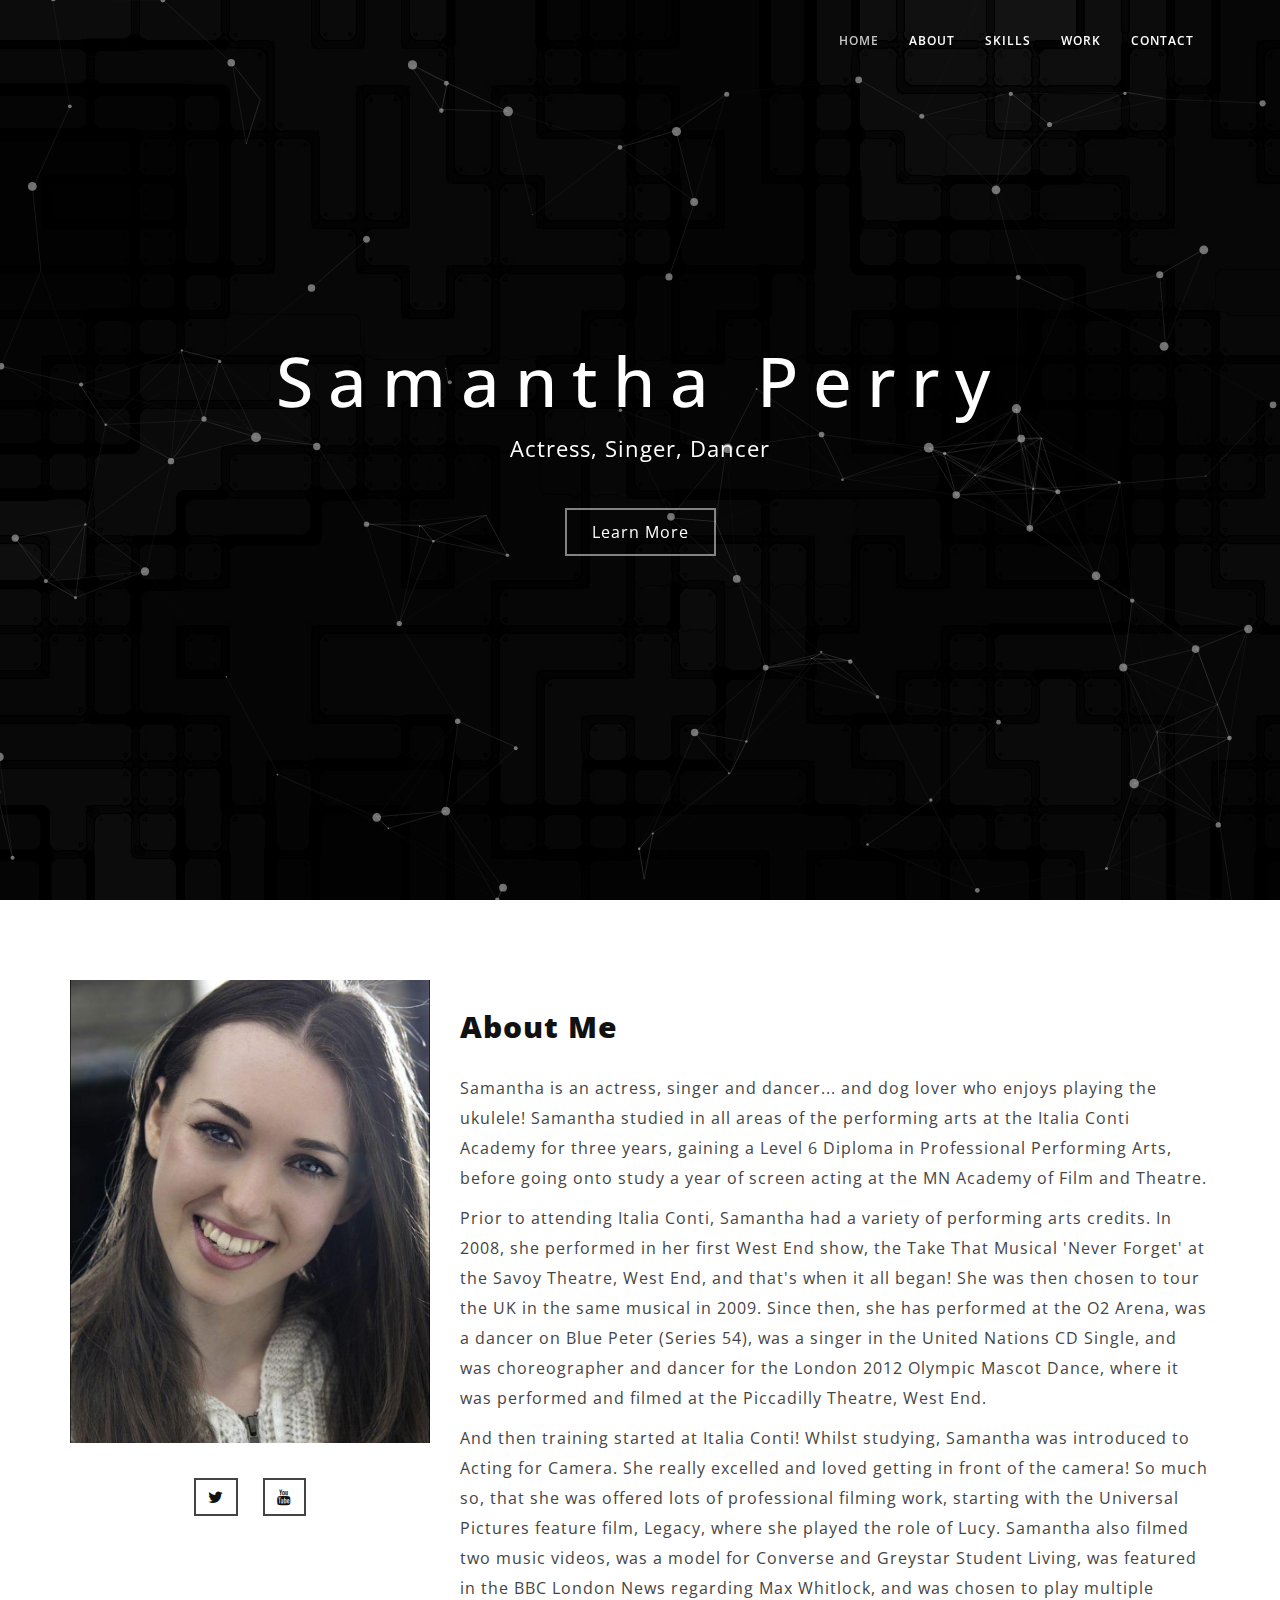
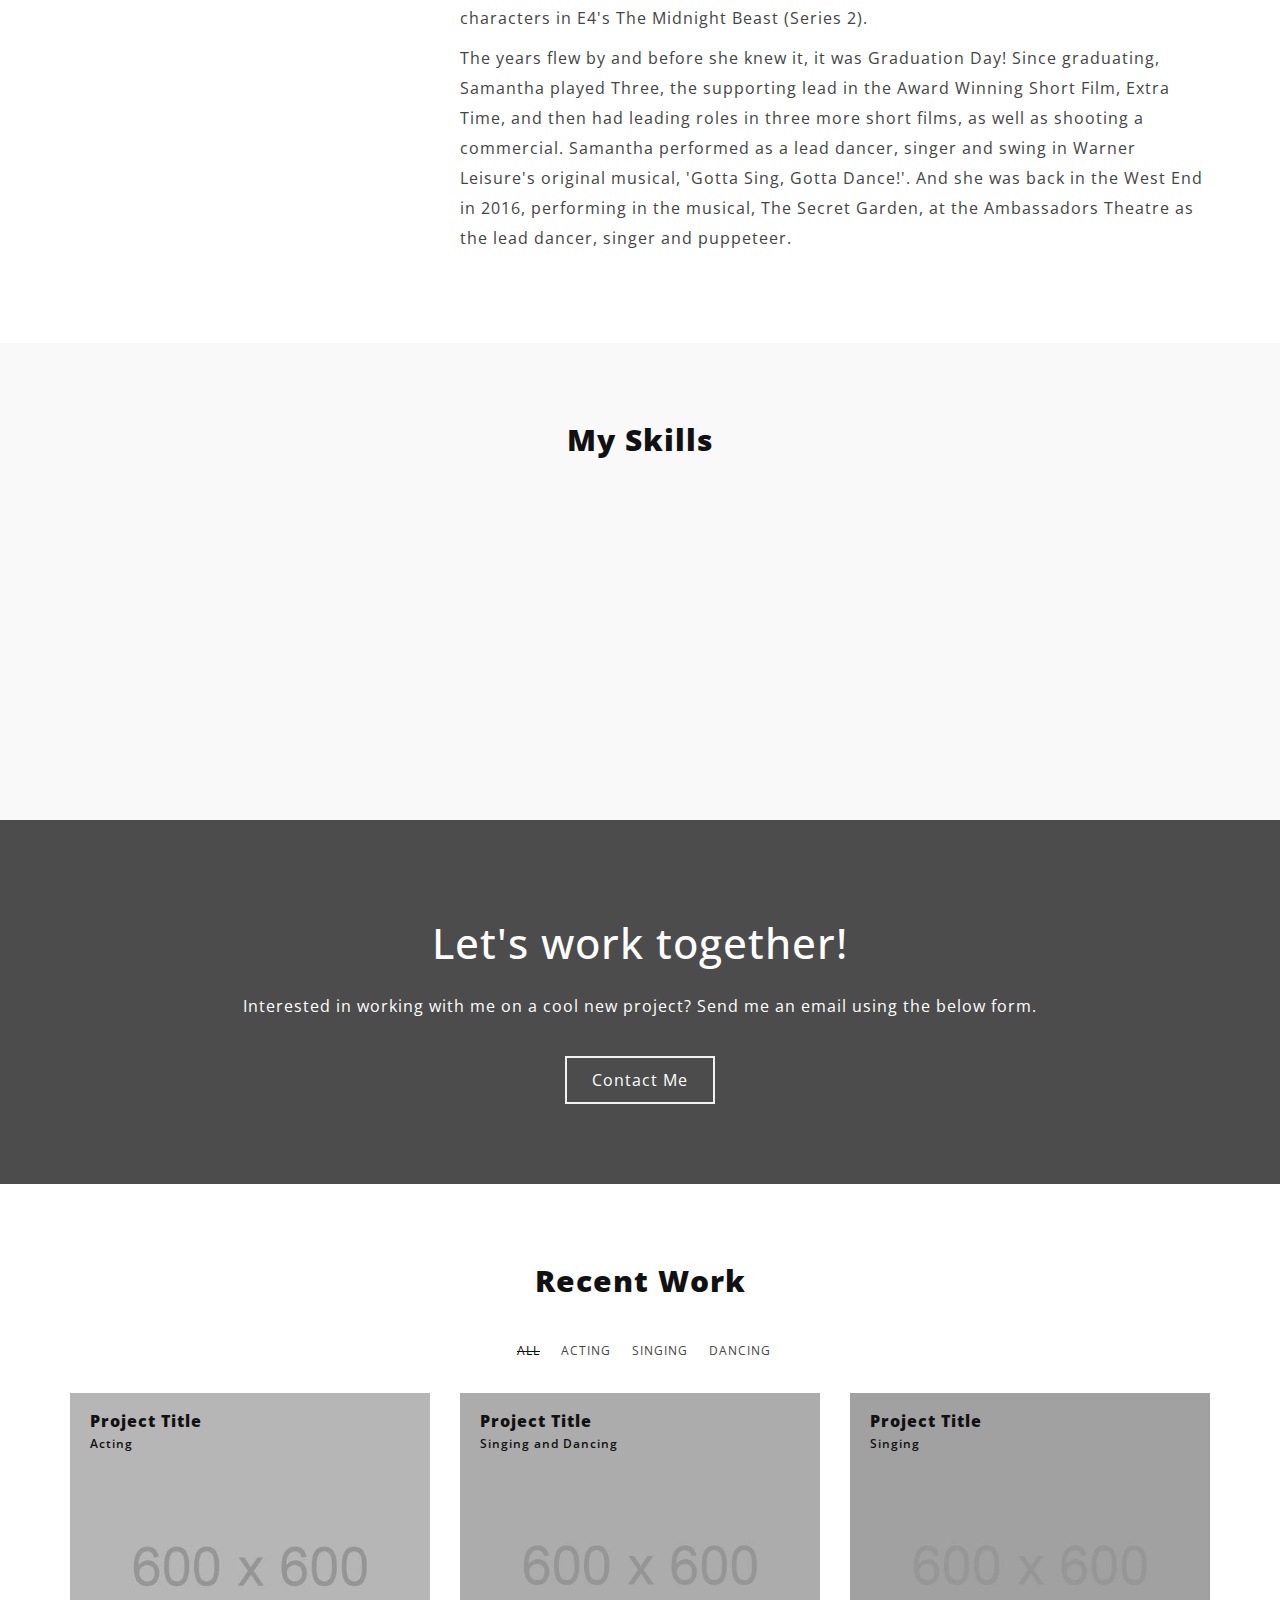
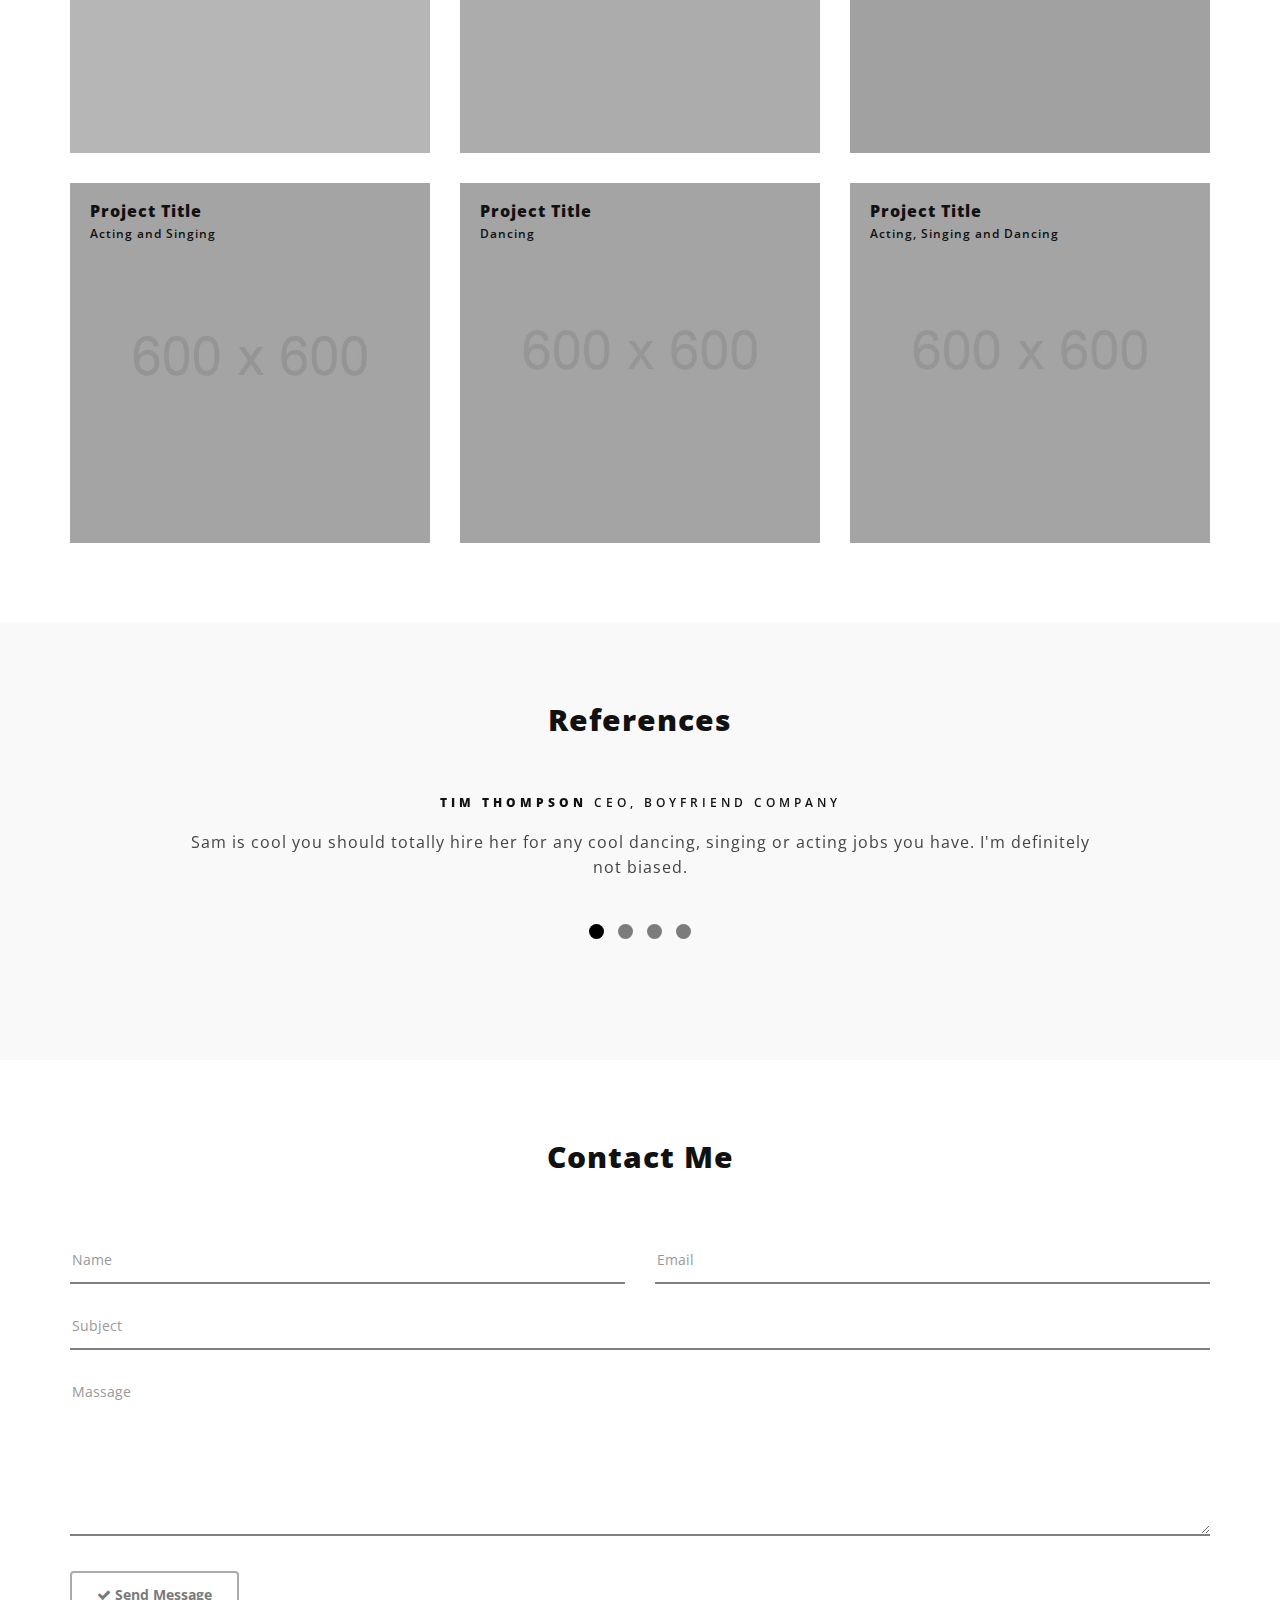
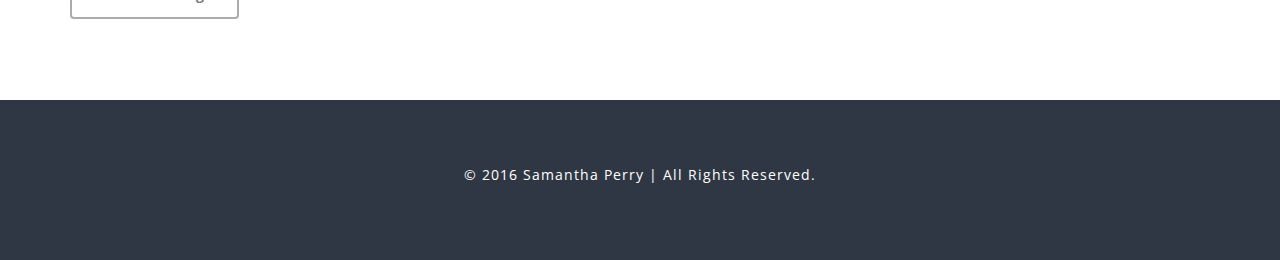
==== commit 9a69832f: "Update about me" ====
--- a/index.html
+++ b/index.html
@@ -137,10 +137,10 @@
                     <!-- START ABOUT TEXT AREA -->
                     <div class="about-text">
                         <h2>About Me</h2>
-                        <p>I am Samantha Perry and I am a singer, dancer and actress.  I can do lots of different kind of dancing and I like to dance and sing and act.  It also turns out
-                        my boyfriend is really bad at writing things about me.</p>
-                        <p>It has survived not only five centuries, but also the leap into electronic typesetting, remaining essentially unchanged. It was popularised in the 1960s with the release of Letraset sheets containing Lorem Ipsum passages, and more recently with desktop publishing software like Aldus PageMaker including versions of Lorem Ipsum.</p>
-                        <p>Lorem Ipsum is simply dummy text of the printing and typesetting industry. Lorem Ipsum has been the industry's standard dummy text ever since the 1500s, when an unknown printer took a galley of type and scrambled it to make a type specimen book.</p>
+                        <p>Samantha is an actress, singer and dancer... and dog lover who enjoys playing the ukulele! Samantha studied in all areas of the performing arts at the Italia Conti Academy for three years, gaining a Level 6 Diploma in Professional Performing Arts, before going onto study a year of screen acting at the MN Academy of Film and Theatre. </p>
+                        <p>Prior to attending Italia Conti, Samantha had a variety of performing arts credits. In 2008, she performed in her first West End show, the Take That Musical 'Never Forget' at the Savoy Theatre, West End, and that's when it all began! She was then chosen to tour the UK in the same musical in 2009. Since then, she has performed at the O2 Arena, was a dancer on Blue Peter (Series 54), was a singer in the United Nations CD Single, and was choreographer and dancer for the London 2012 Olympic Mascot Dance, where it was performed and filmed at the Piccadilly Theatre, West End.</p>
+                        <p>And then training started at Italia Conti! Whilst studying, Samantha was introduced to Acting for Camera. She really excelled and loved getting in front of the camera! So much so, that she was offered lots of professional filming work, starting with the Universal Pictures feature film, Legacy, where she played the role of Lucy. Samantha also filmed two music videos, was a model for Converse and Greystar Student Living, was featured in the BBC London News regarding Max Whitlock, and was chosen to play multiple characters in E4's The Midnight Beast (Series 2). </p>
+                        <p>The years flew by and before she knew it, it was Graduation Day! Since graduating, Samantha played Three, the supporting lead in the Award Winning Short Film, Extra Time, and then had leading roles in three more short films, as well as shooting a commercial. Samantha performed as a lead dancer, singer and swing in Warner Leisure's original musical, 'Gotta Sing, Gotta Dance!'. And she was back in the West End in 2016, performing in the musical, The Secret Garden, at the Ambassadors Theatre as the lead dancer, singer and puppeteer.</p>
                     </div>
                     <!-- / END ABOUT TEXT AREA -->
                     
@@ -470,4 +470,4 @@
     <script src="js/main.js"></script>
 </body>
 
-</html>+</html>
